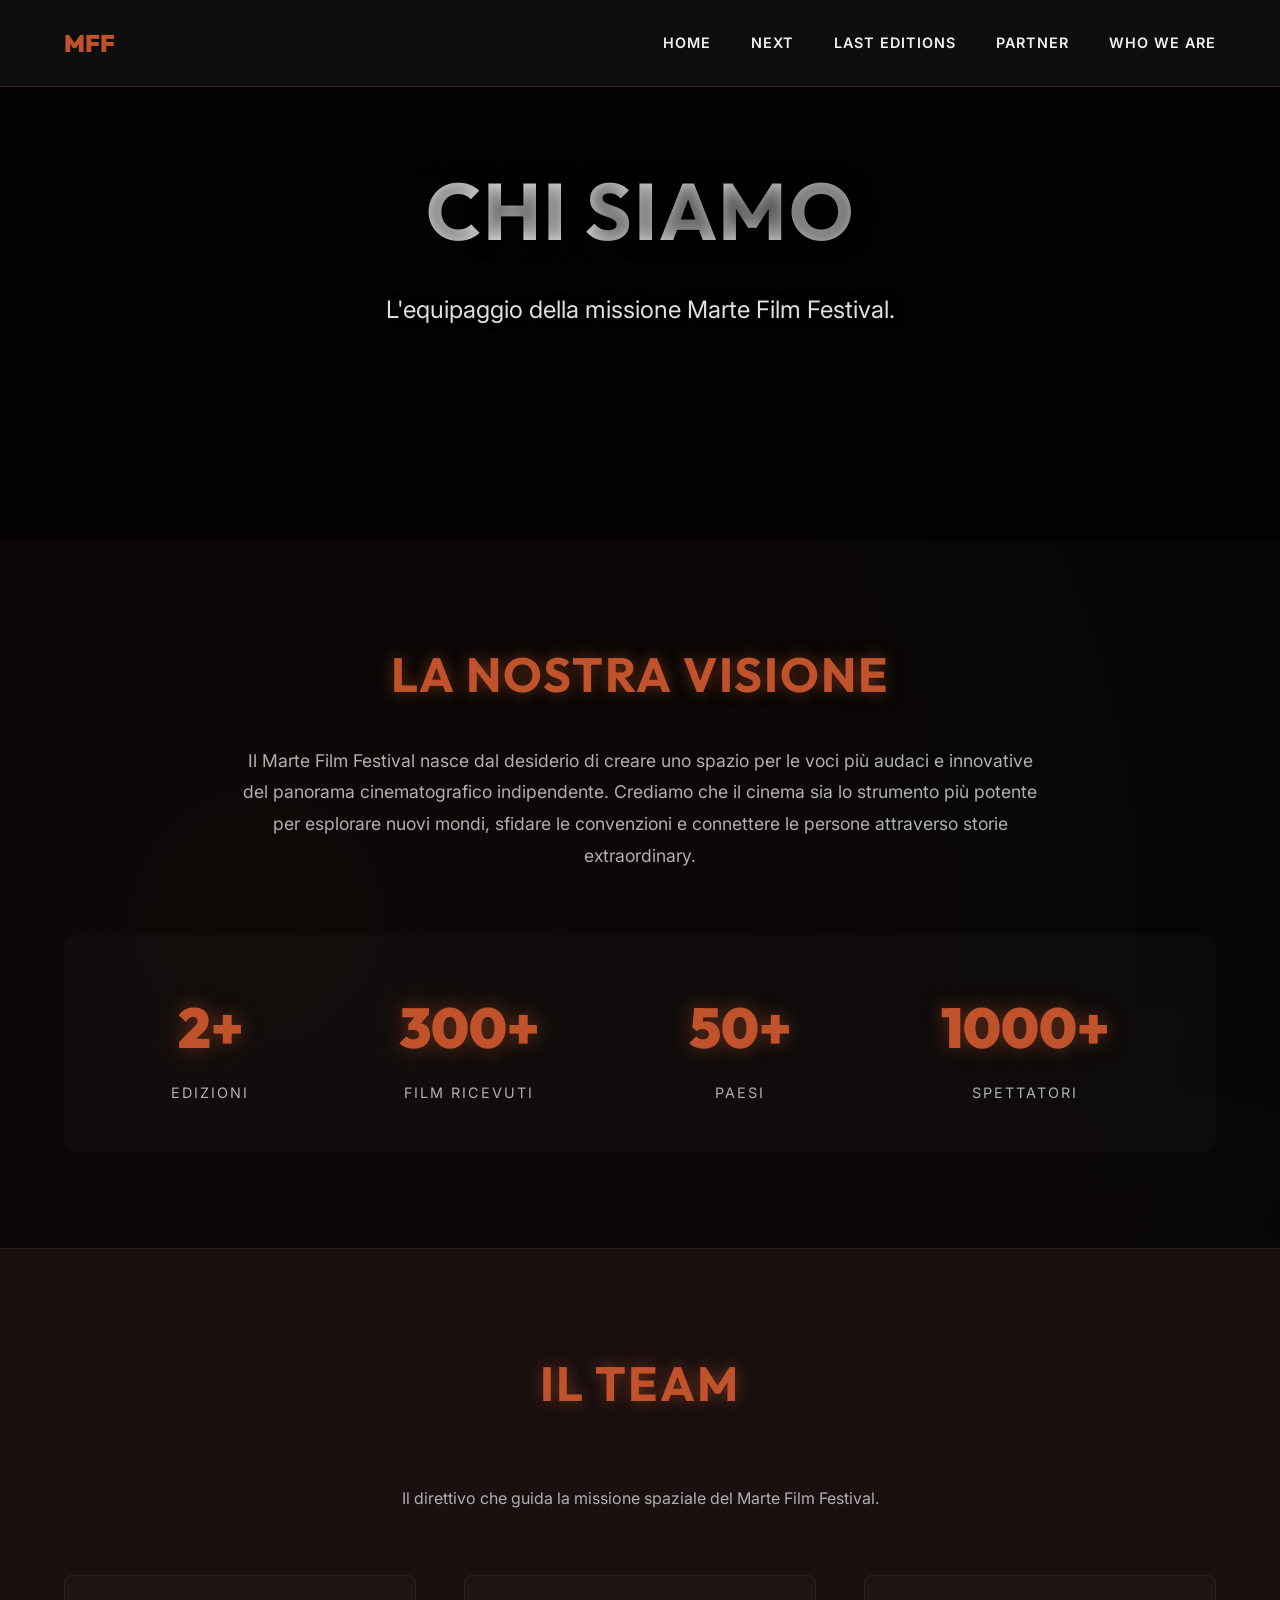
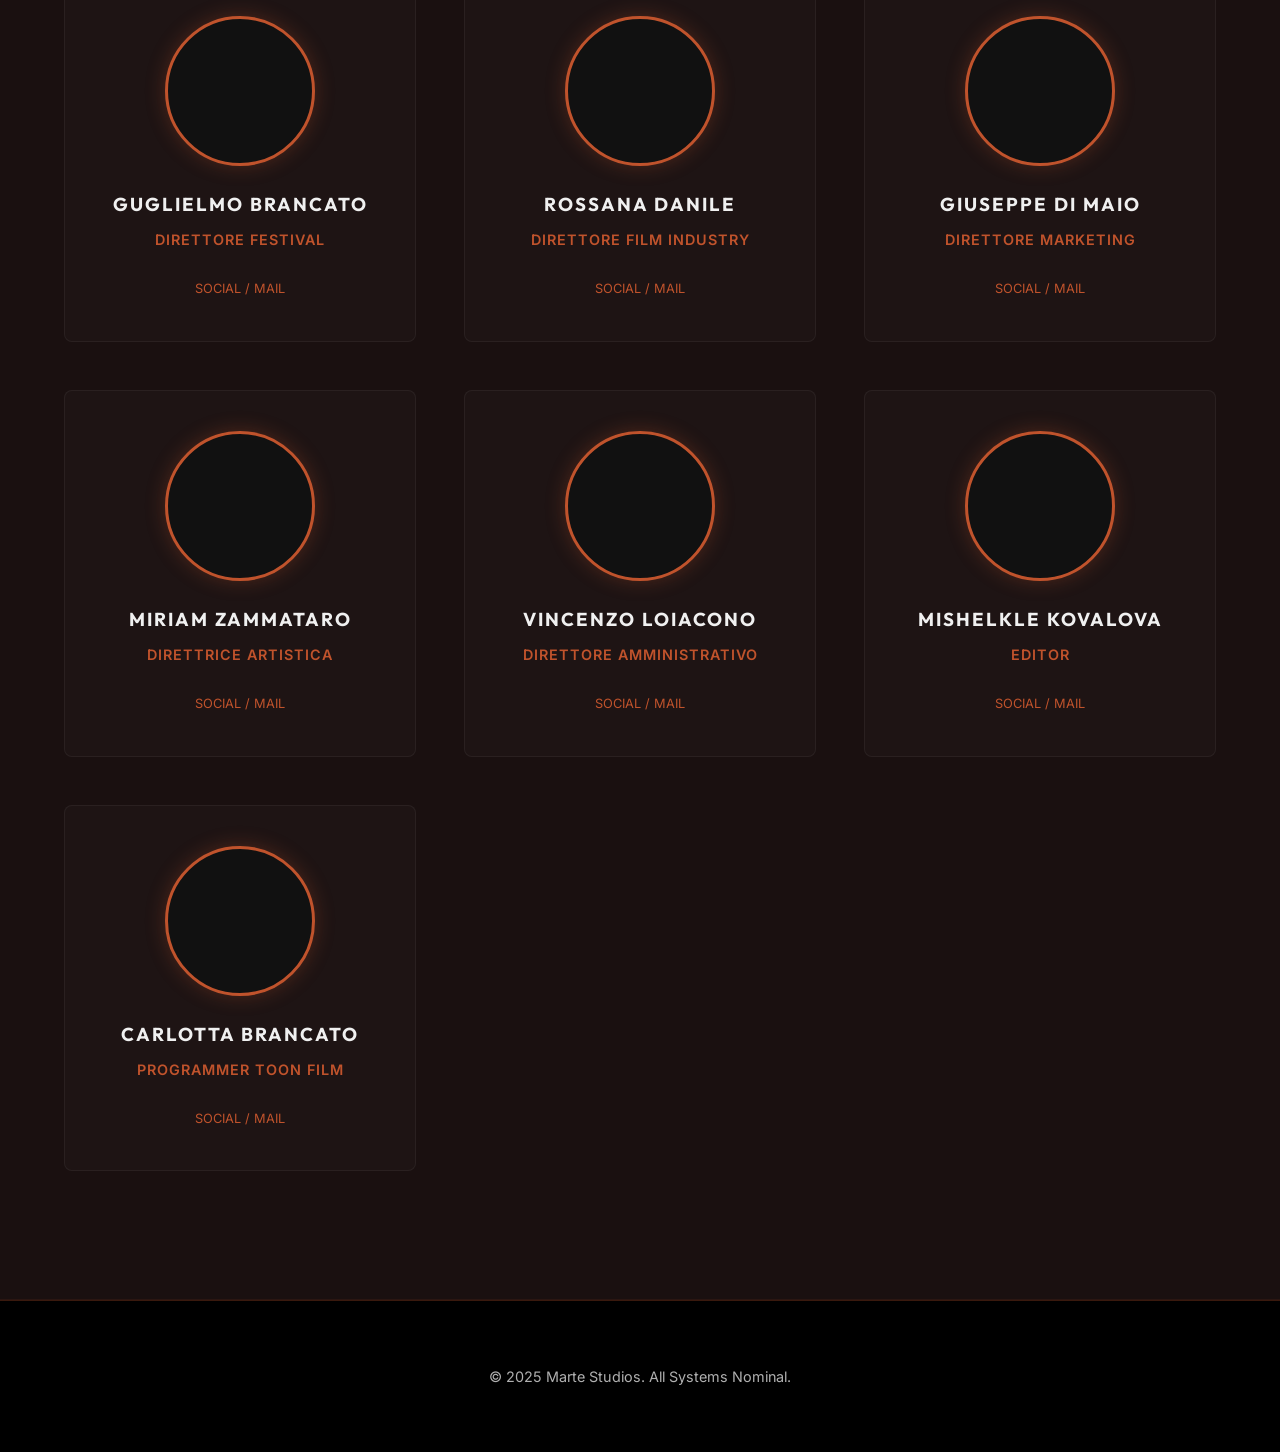
==== chi-siamo.html @ 5c816494 "Initial commit for MFF 2026 site" ====
<!doctype html>
<html lang="it">

<head>
  <meta charset="UTF-8">
  <meta name="viewport" content="width=device-width, initial-scale=1.0">
  <title>Chi Siamo - Marte Film Festival</title>
  <link rel="preconnect" href="https://fonts.googleapis.com">
  <link rel="preconnect" href="https://fonts.gstatic.com" crossorigin>
  <link
    href="https://fonts.googleapis.com/css2?family=Inter:wght@300;400;600&family=Outfit:wght@400;700;900&display=swap"
    rel="stylesheet">
  <link rel="stylesheet" href="./style.css">
  <style>
    .about-hero {
      height: 60vh;
      background-image: url('https://images.unsplash.com/photo-1446776811953-b23d57bd21aa?q=80&w=2072&auto=format&fit=crop');
    }

    .team-grid {
      display: grid;
      grid-template-columns: repeat(auto-fit, minmax(250px, 1fr));
      gap: 3rem;
      margin-top: 4rem;
    }

    .team-member {
      background: rgba(255, 255, 255, 0.02);
      border: 1px solid rgba(255, 255, 255, 0.05);
      padding: 2rem;
      text-align: center;
      transition: all 0.3s;
      border-radius: 8px;
    }

    .team-member:hover {
      border-color: var(--accent-color);
      transform: translateY(-5px);
      background: rgba(192, 83, 44, 0.05);
    }

    .member-image {
      width: 150px;
      height: 150px;
      border-radius: 50%;
      margin: 0 auto 1.5rem;
      background-color: #111;
      background-size: cover;
      background-position: center;
      border: 3px solid var(--accent-color);
      box-shadow: 0 0 20px rgba(192, 83, 44, 0.3);
    }

    .role {
      color: var(--accent-color);
      font-size: 0.9rem;
      text-transform: uppercase;
      letter-spacing: 1px;
      margin-top: 0.5rem;
      font-weight: 600;
      margin-bottom: 1rem;
    }

    .member-bio {
      color: var(--text-secondary);
      font-size: 0.9rem;
      line-height: 1.6;
    }

    .mission-stats {
      display: flex;
      justify-content: space-around;
      flex-wrap: wrap;
      gap: 2rem;
      margin-top: 4rem;
      padding: 3rem;
      background: rgba(255, 255, 255, 0.02);
      border-radius: 12px;
    }

    .stat-item {
      text-align: center;
    }

    .stat-number {
      font-family: var(--font-heading);
      font-size: 3.5rem;
      font-weight: 900;
      color: var(--accent-color);
      margin-bottom: 0.5rem;
      text-shadow: 0 0 20px var(--accent-glow);
    }

    .stat-label {
      text-transform: uppercase;
      letter-spacing: 2px;
      font-size: 0.9rem;
      color: var(--text-secondary);
    }

    .governance-grid {
      display: grid;
      grid-template-columns: repeat(auto-fit, minmax(280px, 1fr));
      gap: 3rem;
      margin-top: 4rem;
      padding-bottom: 2rem;
    }

    @media (max-width: 768px) {
      .governance-grid {
        grid-template-columns: 1fr;
        gap: 2rem;
        padding-bottom: 0;
      }
    }

    .governance-member {
      background: rgba(255, 255, 255, 0.02);
      border: 1px solid rgba(255, 255, 255, 0.05);
      padding: 2.5rem 2rem;
      text-align: center;
      transition: all 0.3s;
      border-radius: 8px;
      position: relative;
    }

    .governance-member::before {
      content: '';
      position: absolute;
      top: 0;
      left: 0;
      width: 100%;
      height: 3px;
      background: linear-gradient(90deg, transparent, var(--accent-color), transparent);
      opacity: 0;
      transition: opacity 0.3s;
    }

    .governance-member:hover {
      background: rgba(192, 83, 44, 0.03);
      border-color: rgba(192, 83, 44, 0.3);
      transform: translateY(-5px);
    }

    .governance-member:hover::before {
      opacity: 1;
    }
  </style>
</head>

<body>
  <nav class="navbar">
    <div class="logo-container">
      <span style="font-family: 'Outfit'; font-weight: 900; color: var(--accent-color); font-size: 1.5rem;">MFF</span>
    </div>
    <ul class="nav-links">
      <li><a href="index.html">Home</a></li>
      <li><a href="next.html">Next</a></li>
      <li><a href="legends.html">Last Editions</a></li>
      <li><a href="partner.html">Partner</a></li>
      <li><a href="chi-siamo.html">Who We Are</a></li>
    </ul>
    <div class="burger">
      <div class="line1"></div>
      <div class="line2"></div>
      <div class="line3"></div>
    </div>
  </nav>

  <section class="hero-section about-hero">
    <div class="hero-overlay"></div>
    <div class="hero-content">
      <h1>Chi Siamo</h1>
      <p>L'equipaggio della missione Marte Film Festival.</p>
    </div>
  </section>

  <section class="section">
    <div class="container">
      <h2 style="margin-bottom: 2rem;">La Nostra Visione</h2>
      <p style="text-align: center; max-width: 800px; margin: 0 auto; color: var(--text-secondary); font-size: 1.1rem; line-height: 1.8;">
        Il Marte Film Festival nasce dal desiderio di creare uno spazio per le voci più audaci e innovative del panorama cinematografico indipendente. Crediamo che il cinema sia lo strumento più potente per esplorare nuovi mondi, sfidare le convenzioni e connettere le persone attraverso storie extraordinary.
      </p>

      <div class="mission-stats">
        <div class="stat-item">
          <div class="stat-number">2+</div>
          <div class="stat-label">Edizioni</div>
        </div>
        <div class="stat-item">
          <div class="stat-number">300+</div>
          <div class="stat-label">Film Ricevuti</div>
        </div>
        <div class="stat-item">
          <div class="stat-number">50+</div>
          <div class="stat-label">Paesi</div>
        </div>
        <div class="stat-item">
          <div class="stat-number">1000+</div>
          <div class="stat-label">Spettatori</div>
        </div>
      </div>
    </div>
  </section>

  <section class="section dark-bg">
    <div class="container">
      <h2>Il Team</h2>
      <p style="text-align: center; max-width: 600px; margin: 0 auto 3rem; color: var(--text-secondary);">
        Il direttivo che guida la missione spaziale del Marte Film Festival.
      </p>

      <div class="governance-grid">
        <div class="governance-member">
          <div class="member-image" style="background-image: url('assets/io\ giacca\ blu.png')"></div>
          <h3>Guglielmo Brancato</h3>
          <p class="role">Direttore Festival</p>
          <div class="socials" style="margin-top: 1.5rem;">
            <a href="#" style="color: var(--accent-color); font-size: 0.8rem;">social / mail</a>
          </div>
        </div>

        <div class="governance-member">
          <div class="member-image" style="background-image: url('https://images.unsplash.com/photo-1573496359142-b8d87734a5a2?q=80&w=1976&auto=format&fit=crop')"></div>
          <h3>Rossana Danile</h3>
          <p class="role">Direttore Film Industry</p>
          <div class="socials" style="margin-top: 1.5rem;">
            <a href="#" style="color: var(--accent-color); font-size: 0.8rem;">social / mail</a>
          </div>
        </div>

        <div class="governance-member">
          <div class="member-image" style="background-image: url('https://images.unsplash.com/photo-1519085360753-af0119f7cbe7?q=80&w=1974&auto=format&fit=crop')"></div>
          <h3>Giuseppe Di Maio</h3>
          <p class="role">Direttore Marketing</p>
          <div class="socials" style="margin-top: 1.5rem;">
            <a href="#" style="color: var(--accent-color); font-size: 0.8rem;">social / mail</a>
          </div>
        </div>

        <div class="governance-member">
          <div class="member-image" style="background-image: url('https://images.unsplash.com/photo-1556157382-97eda2d62296?q=80&w=1974&auto=format&fit=crop')"></div>
          <h3>Miriam Zammataro</h3>
          <p class="role">Direttrice Artistica</p>
          <div class="socials" style="margin-top: 1.5rem;">
            <a href="#" style="color: var(--accent-color); font-size: 0.8rem;">social / mail</a>
          </div>
        </div>

        <div class="governance-member">
          <div class="member-image" style="background-image: url('https://images.unsplash.com/photo-1472099645785-5658abf4ff4e?q=80&w=2070&auto=format&fit=crop')"></div>
          <h3>Vincenzo Loiacono</h3>
          <p class="role">Direttore Amministrativo</p>
          <div class="socials" style="margin-top: 1.5rem;">
            <a href="#" style="color: var(--accent-color); font-size: 0.8rem;">social / mail</a>
          </div>
        </div>

        <div class="governance-member">
          <div class="member-image" style="background-image: url('https://images.unsplash.com/photo-1534528741775-53994a69daeb?q=80&w=1964&auto=format&fit=crop')"></div>
          <h3>Mishelkle Kovalova</h3>
          <p class="role">Editor</p>
          <div class="socials" style="margin-top: 1.5rem;">
            <a href="#" style="color: var(--accent-color); font-size: 0.8rem;">social / mail</a>
          </div>
        </div>

        <div class="governance-member">
          <div class="member-image" style="background-image: url('https://images.unsplash.com/photo-1580489944761-15a19d654956?q=80&w=1961&auto=format&fit=crop')"></div>
          <h3>Carlotta Brancato</h3>
          <p class="role">Programmer Toon Film</p>
          <div class="socials" style="margin-top: 1.5rem;">
            <a href="#" style="color: var(--accent-color); font-size: 0.8rem;">social / mail</a>
          </div>
        </div>
      </div>
    </div>
  </section>

  <footer>
    <div class="container">
      <p>&copy; 2025 Marte Studios. All Systems Nominal.</p>
    </div>
  </footer>

  <script type="module" src="./main.js"></script>
</body>

</html>
---- style.css ----
:root {
  --bg-color: #050505;
  --surface-color: #1a1010;
  --text-primary: #f0f0f0;
  --text-secondary: #b0b0b0;
  --accent-color: #C0532C;
  --accent-glow: rgba(192, 83, 44, 0.5);
  --glass-bg: rgba(20, 20, 20, 0.7);
  --glass-border: rgba(192, 83, 44, 0.3);
  --font-heading: 'Outfit', sans-serif;
  --font-body: 'Inter', sans-serif;
  --transition-speed: 0.4s;
}

* {
  margin: 0;
  padding: 0;
  box-sizing: border-box;
}

html {
  scroll-behavior: smooth;
}

body {
  font-family: var(--font-body);
  background-color: var(--bg-color);
  color: var(--text-primary);
  line-height: 1.6;
  overflow-x: hidden;
  background-image:
    radial-gradient(circle at 20% 30%, rgba(192, 83, 44, 0.05) 0%, transparent 50%),
    radial-gradient(circle at 80% 70%, rgba(192, 83, 44, 0.05) 0%, transparent 50%);
}

/* Typography */
h1,
h2,
h3,
h4,
h5,
h6 {
  font-family: var(--font-heading);
  font-weight: 700;
  text-transform: uppercase;
  letter-spacing: 2px;
}

a {
  text-decoration: none;
  color: inherit;
  transition: all var(--transition-speed);
}

ul {
  list-style: none;
}

/* Loader */
#loader {
  position: fixed;
  top: 0;
  left: 0;
  width: 100%;
  height: 100%;
  background-color: #000;
  z-index: 9999;
  display: flex;
  justify-content: center;
  align-items: center;
  transition: opacity 1s ease-out;
}

#loader.hidden {
  opacity: 0;
  pointer-events: none;
}

.loader-content {
  text-align: center;
  animation: fadeInLogo 2.5s ease-out forwards;
  opacity: 0;
}

.loader-logo {
  width: 200px;
  margin-bottom: 1rem;
}

.loader-text {
  color: var(--text-primary);
  font-family: var(--font-heading);
  font-size: 1.2rem;
  text-transform: uppercase;
  letter-spacing: 4px;
  opacity: 0.8;
}

@keyframes fadeInLogo {
  0% {
    opacity: 0;
    transform: scale(0.8);
  }

  100% {
    opacity: 1;
    transform: scale(1);
  }
}

/* Navbar */
.navbar {
  display: flex;
  justify-content: space-between;
  align-items: center;
  padding: 1.5rem 5%;
  background: var(--glass-bg);
  backdrop-filter: blur(12px);
  -webkit-backdrop-filter: blur(12px);
  position: fixed;
  width: 100%;
  top: 0;
  z-index: 1000;
  border-bottom: 1px solid var(--glass-border);
  transition: padding 0.3s;
}

.nav-links {
  display: flex;
  gap: 2.5rem;
}

.nav-links a {
  font-size: 0.9rem;
  font-weight: 600;
  text-transform: uppercase;
  letter-spacing: 1px;
  position: relative;
}

.nav-links a:hover {
  color: var(--accent-color);
  text-shadow: 0 0 8px var(--accent-glow);
}

.lang-btn {
  background: transparent;
  border: 1px solid var(--accent-color);
  color: var(--accent-color);
  padding: 5px 10px;
  cursor: pointer;
  font-family: var(--font-heading);
  font-weight: 700;
  transition: all 0.3s;
}

.lang-btn:hover {
  background: var(--accent-color);
  color: #fff;
}

/* Burger Menu */
.burger {
  display: none;
  cursor: pointer;
}

.burger div {
  width: 25px;
  height: 2px;
  background-color: var(--text-primary);
  margin: 6px;
  transition: all 0.3s ease;
}

/* Hero Section */
.hero-section {
  height: 100vh;
  display: flex;
  align-items: center;
  justify-content: center;
  text-align: center;
  position: relative;
  background-image: url('./assets/banner sito statue.png');
  background-size: cover;
  background-position: center;
  background-attachment: fixed;
}

.hero-overlay {
  position: absolute;
  top: 0;
  left: 0;
  width: 100%;
  height: 100%;
  background: rgba(0, 0, 0, 0.6);
  z-index: 1;
}

.hero-content {
  position: relative;
  z-index: 2;
  max-width: 800px;
  padding: 0 20px;
}

.hero-content h1 {
  font-size: 5rem;
  margin-bottom: 1rem;
  text-shadow: 0 0 20px rgba(0, 0, 0, 0.8);
  background: linear-gradient(to right, #fff, #ccc);
  -webkit-background-clip: text;
  background-clip: text;
  -webkit-text-fill-color: transparent;
}

.hero-content p {
  font-size: 1.5rem;
  margin-bottom: 4rem;
  color: #e0e0e0;
  text-shadow: 0 0 10px rgba(0, 0, 0, 0.8);
  font-weight: 400;
}

.cta-button {
  display: inline-block;
  padding: 1rem 2.5rem;
  background: rgba(192, 83, 44, 0.2);
  border: 1px solid var(--accent-color);
  color: #fff;
  font-family: var(--font-heading);
  font-weight: 700;
  text-transform: uppercase;
  letter-spacing: 2px;
  backdrop-filter: blur(5px);
  transition: all 0.3s;
}

.cta-button:hover {
  background: var(--accent-color);
  box-shadow: 0 0 20px var(--accent-glow);
  transform: translateY(-3px);
}

.cta-secondary {
  background: transparent;
  border: 2px solid var(--accent-color);
}

.cta-secondary:hover {
  background: var(--accent-color);
}

/* Sections */
.section {
  padding: 6rem 5%;
}

.container {
  max-width: 1200px;
  margin: 0 auto;
}

.section h2 {
  font-size: 3rem;
  margin-bottom: 4rem;
  text-align: center;
  color: var(--accent-color);
  text-shadow: 0 0 15px var(--accent-glow);
}

.dark-bg {
  background-color: var(--surface-color);
  border-top: 1px solid rgba(192, 83, 44, 0.1);
  border-bottom: 1px solid rgba(192, 83, 44, 0.1);
}

/* Cards */
.program-grid,
.blog-grid {
  display: grid;
  grid-template-columns: repeat(auto-fit, minmax(300px, 1fr));
  gap: 2.5rem;
}

.film-card,
.blog-post,
.archive-item {
  background: rgba(255, 255, 255, 0.02);
  border: 1px solid rgba(255, 255, 255, 0.05);
  transition: all 0.3s;
}

.film-card {
  padding: 1.5rem;
}

.blog-post {
  padding: 2rem;
  border-top: 3px solid var(--accent-color);
}

.archive-item {
  padding: 2.5rem;
  display: flex;
  justify-content: space-between;
  align-items: center;
}

.film-card:hover,
.archive-item:hover {
  border-color: var(--accent-color);
  transform: translateY(-5px);
}

.film-image {
  width: 100%;
  height: 420px;
  background-color: #111;
  margin-bottom: 1.5rem;
  background-size: cover;
  background-position: center;
  filter: grayscale(40%);
  transition: filter 0.4s;
}

.film-card:hover .film-image {
  filter: grayscale(0%);
}

.film-card h3,
.blog-post h3 {
  color: #fff;
  margin-bottom: 0.5rem;
  font-size: 1.4rem;
}

.film-card p,
.blog-post p,
footer p {
  color: var(--text-secondary);
  font-size: 0.9rem;
}

/* Download Button */
.download-btn {
  display: inline-flex;
  align-items: center;
  gap: 1rem;
  padding: 1.5rem 3rem;
  background: linear-gradient(135deg, var(--accent-color), #8B3A1F);
  border: 2px solid var(--accent-color);
  color: #fff;
  font-family: var(--font-heading);
  font-weight: 700;
  text-transform: uppercase;
  letter-spacing: 2px;
  font-size: 1.1rem;
  transition: all 0.3s;
  position: relative;
  overflow: hidden;
}

.download-btn::before {
  content: '';
  position: absolute;
  top: 0;
  left: -100%;
  width: 100%;
  height: 100%;
  background: rgba(255, 255, 255, 0.1);
  transition: left 0.5s;
}

.download-btn:hover::before {
  left: 100%;
}

.download-btn:hover {
  box-shadow: 0 0 30px var(--accent-glow);
  transform: translateY(-5px) scale(1.05);
  border-color: #fff;
}

.download-icon {
  font-size: 1.8rem;
  animation: bounce 2s infinite;
}

@keyframes bounce {

  0%,
  100% {
    transform: translateY(0);
  }

  50% {
    transform: translateY(-10px);
  }
}

/* Instagram Section */
.instagram-section {
  background-color: var(--surface-color);
  border-top: 1px solid rgba(192, 83, 44, 0.1);
  border-bottom: 1px solid rgba(192, 83, 44, 0.1);
}

.instagram-grid {
  display: grid;
  grid-template-columns: repeat(auto-fit, minmax(280px, 1fr));
  gap: 2rem;
  max-width: 1000px;
  margin: 0 auto;
}

.instagram-card {
  background: rgba(255, 255, 255, 0.02);
  border: 1px solid rgba(255, 255, 255, 0.05);
  padding: 2.5rem 2rem;
  text-align: center;
  transition: all 0.3s;
  position: relative;
  overflow: hidden;
  display: flex;
  flex-direction: column;
  align-items: center;
  cursor: pointer;
}

.instagram-card::before {
  content: '';
  position: absolute;
  top: 0;
  left: 0;
  width: 100%;
  height: 3px;
  background: linear-gradient(90deg, transparent, var(--accent-color), transparent);
  opacity: 0;
  transition: opacity 0.3s;
}

.instagram-card:hover {
  border-color: var(--accent-color);
  transform: translateY(-10px);
  background: rgba(192, 83, 44, 0.05);
}

.instagram-card:hover::before {
  opacity: 1;
}

.instagram-card.featured {
  border-color: var(--accent-color);
  background: rgba(192, 83, 44, 0.1);
}

.instagram-icon {
  font-size: 3.5rem;
  margin-bottom: 1.5rem;
  filter: grayscale(30%);
  transition: filter 0.3s;
}

.instagram-card:hover .instagram-icon {
  filter: grayscale(0%);
}

.instagram-card h3 {
  font-size: 1.3rem;
  color: #fff;
  margin-bottom: 0.8rem;
}

.instagram-card p {
  color: var(--text-secondary);
  font-size: 0.95rem;
  line-height: 1.6;
  margin-bottom: 1rem;
}

.follow-btn {
  display: inline-block;
  margin-top: 1rem;
  padding: 0.7rem 1.5rem;
  background: var(--accent-color);
  color: #fff;
  font-family: var(--font-heading);
  font-weight: 700;
  text-transform: uppercase;
  letter-spacing: 1px;
  font-size: 0.85rem;
  border-radius: 4px;
  transition: all 0.3s;
}

.instagram-card:hover .follow-btn {
  box-shadow: 0 0 20px var(--accent-glow);
  transform: scale(1.05);
}

/* Footer */
footer {
  padding: 4rem 5%;
  background-color: #000;
  text-align: center;
  border-top: 1px solid var(--glass-border);
}

.socials a {
  margin: 0 15px;
  color: var(--text-primary);
  text-transform: uppercase;
  font-size: 0.9rem;
}

.socials a:hover {
  color: var(--accent-color);
}

/* Responsive */
@media (max-width: 768px) {
  .nav-links {
    position: absolute;
    right: 0;
    height: 100vh;
    top: 0;
    background-color: var(--bg-color);
    display: flex;
    flex-direction: column;
    align-items: center;
    justify-content: center;
    width: 70%;
    transform: translateX(100%);
    transition: transform 0.4s;
    border-left: 1px solid var(--glass-border);
    backdrop-filter: blur(15px);
  }

  .nav-links.nav-active {
    transform: translateX(0%);
  }

  .burger {
    display: block;
    z-index: 1001;
  }

  .hero-content h1 {
    font-size: 3rem;
  }
}
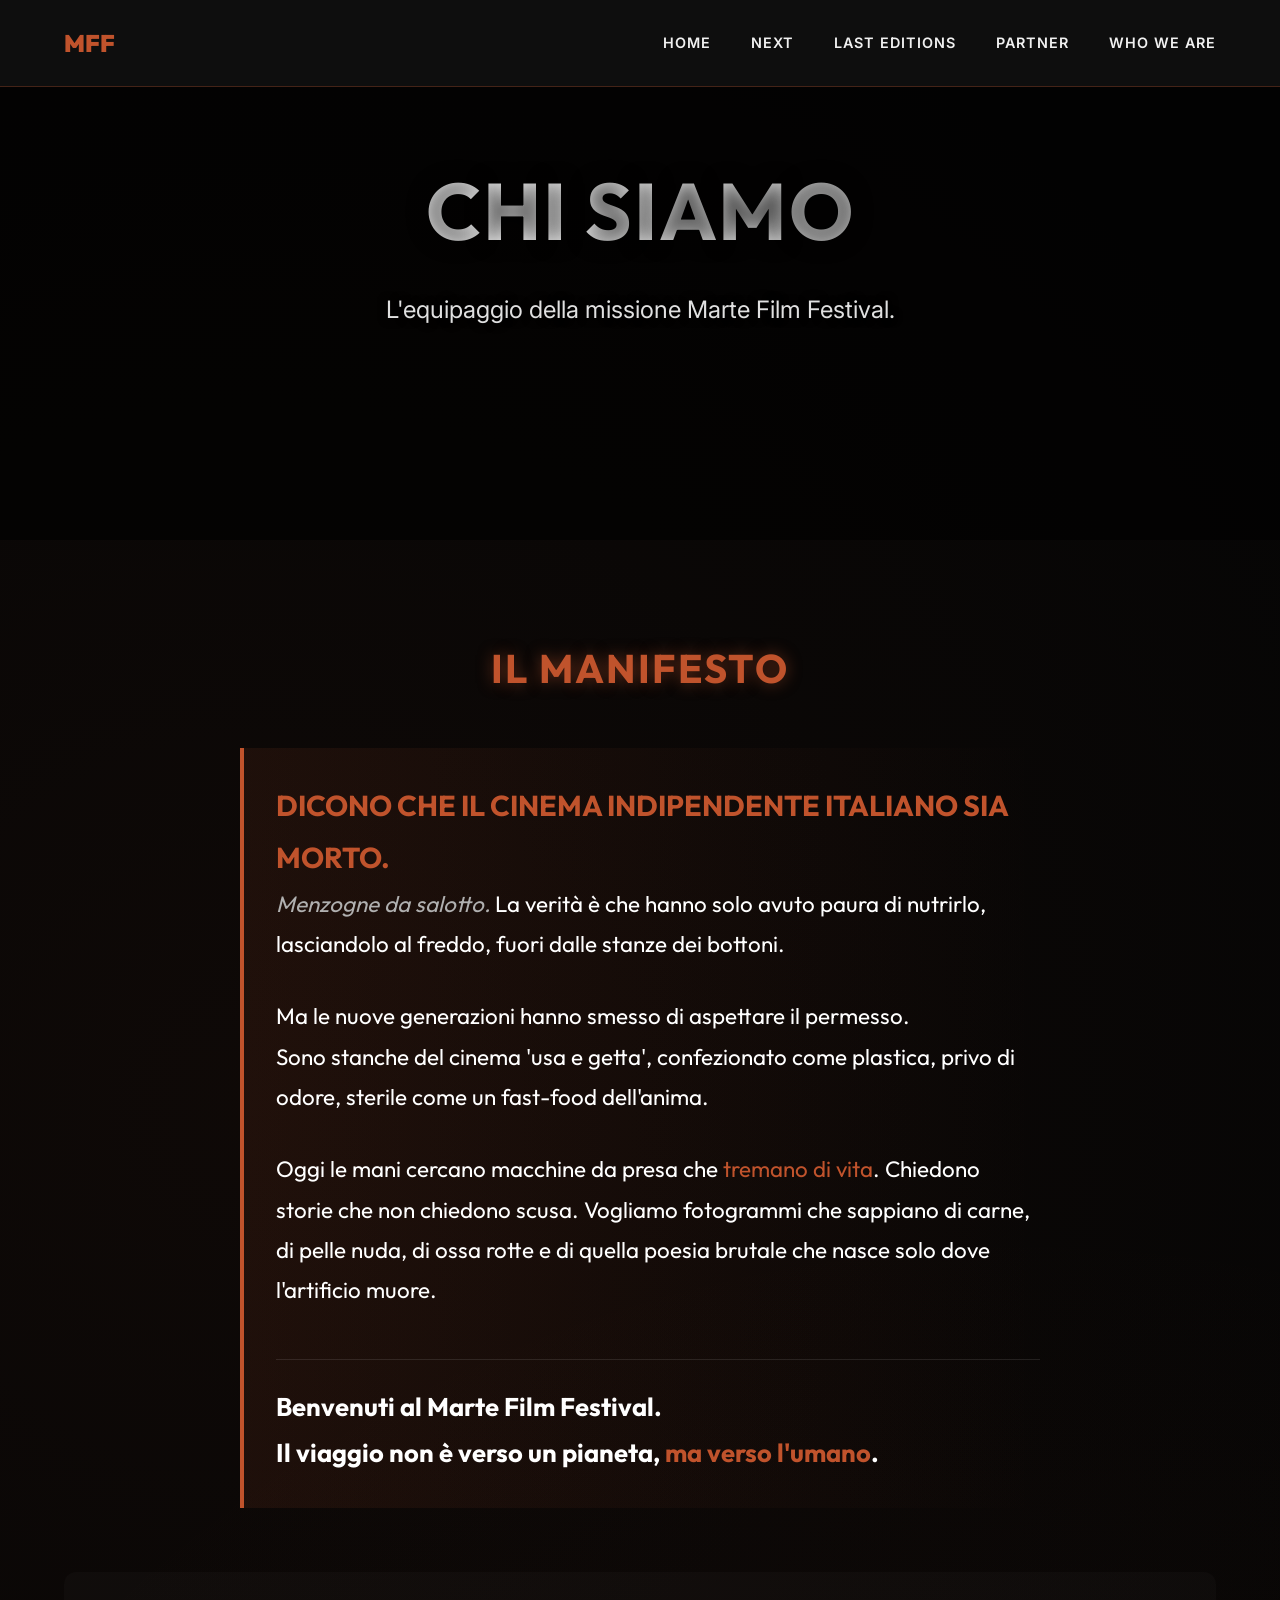
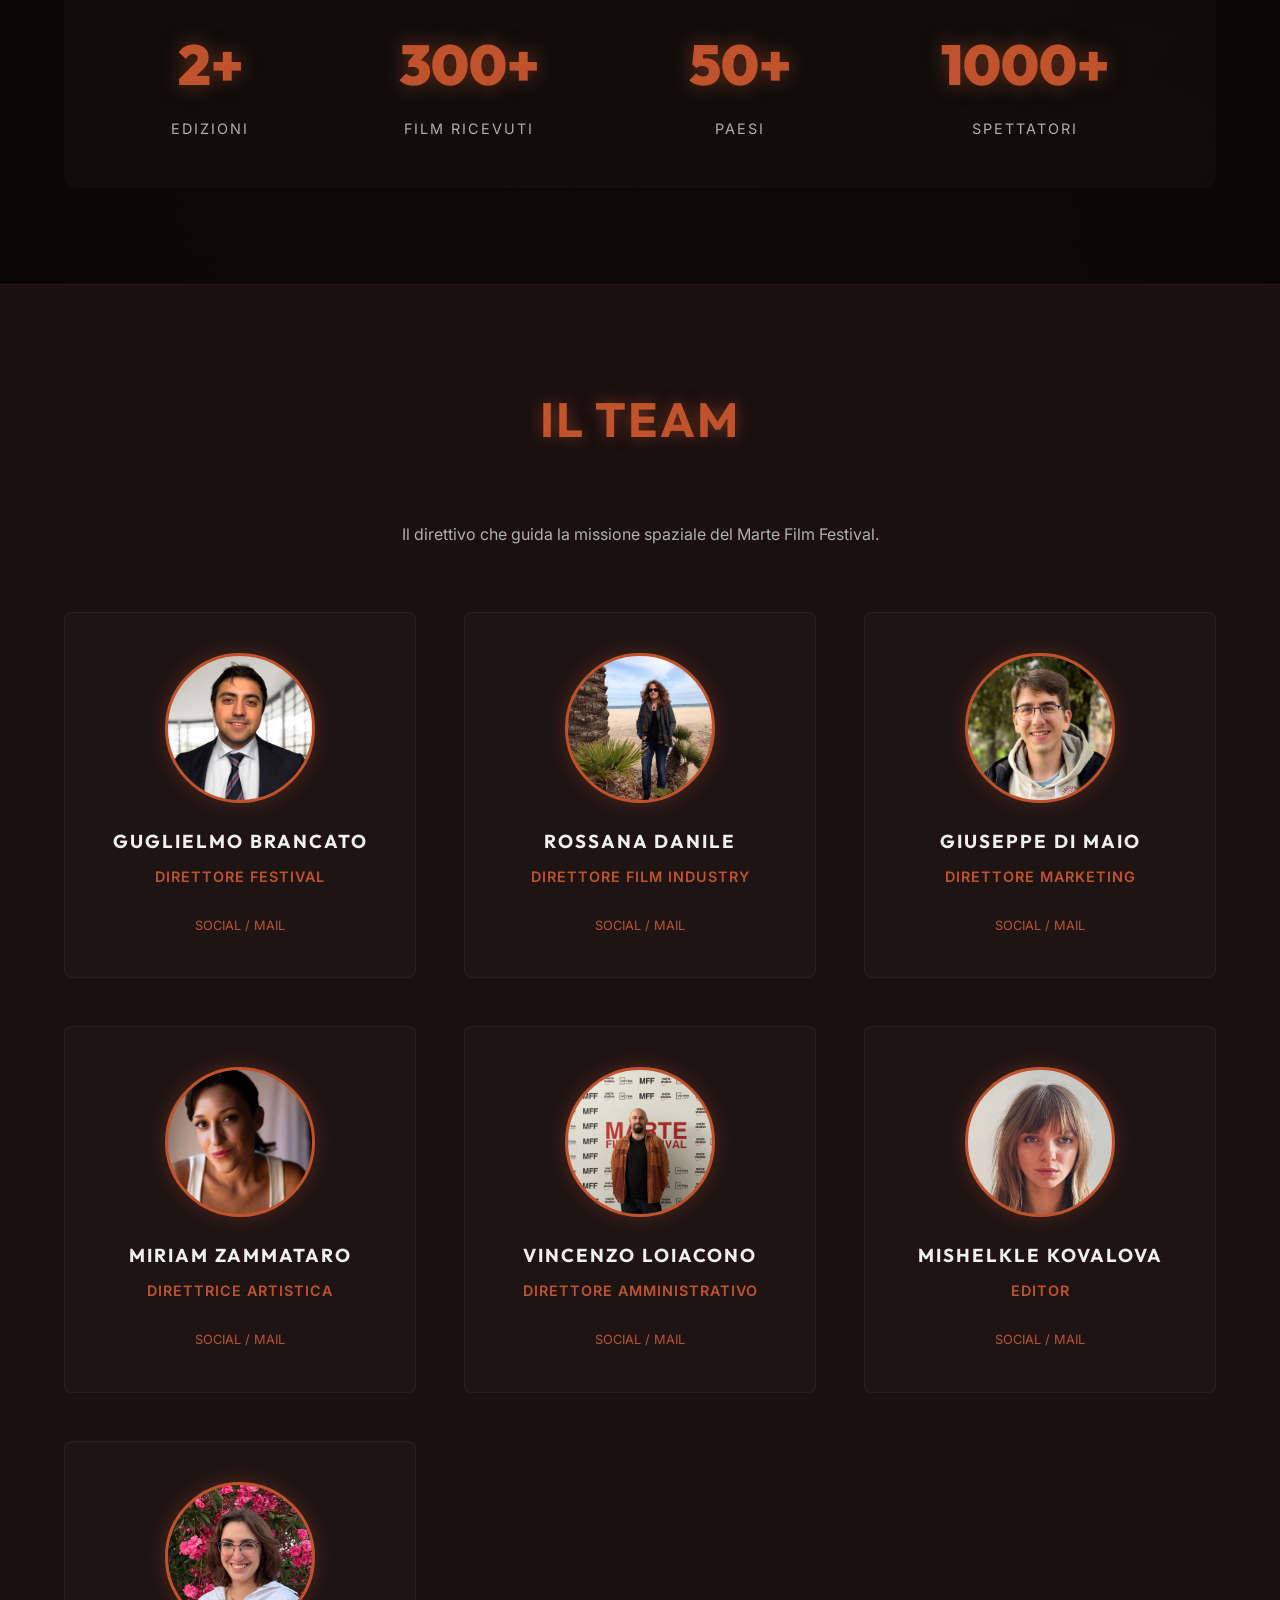
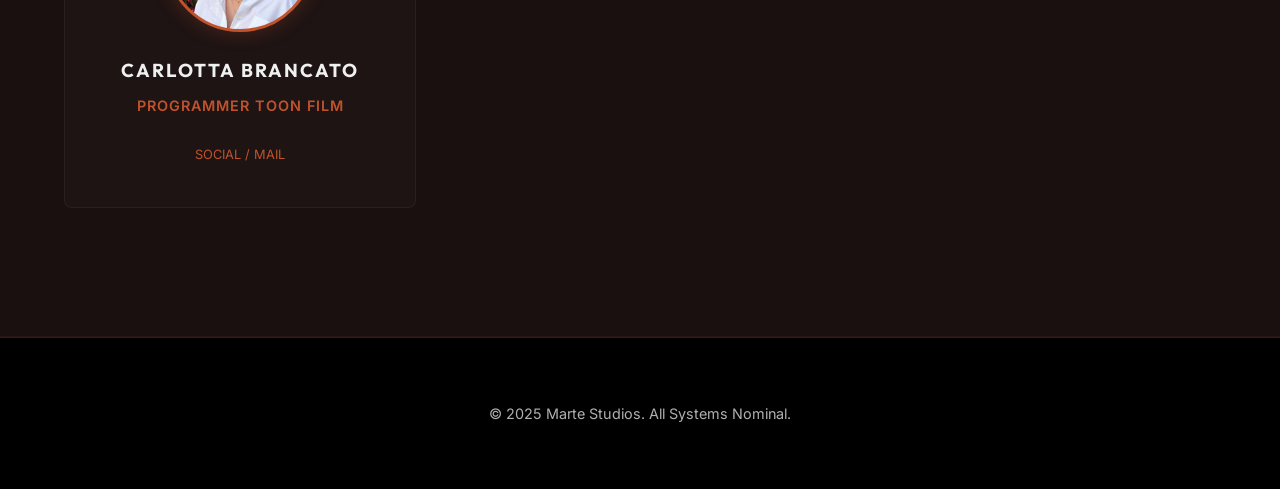
==== commit 9cf51191: "feat: complete website overhaul with Vetra Academy, new partners, merch, and jury" ====
--- a/chi-siamo.html
+++ b/chi-siamo.html
@@ -177,10 +177,28 @@
 
   <section class="section">
     <div class="container">
-      <h2 style="margin-bottom: 2rem;">La Nostra Visione</h2>
-      <p style="text-align: center; max-width: 800px; margin: 0 auto; color: var(--text-secondary); font-size: 1.1rem; line-height: 1.8;">
-        Il Marte Film Festival nasce dal desiderio di creare uno spazio per le voci più audaci e innovative del panorama cinematografico indipendente. Crediamo che il cinema sia lo strumento più potente per esplorare nuovi mondi, sfidare le convenzioni e connettere le persone attraverso storie extraordinary.
-      </p>
+      <h2 style="margin-bottom: 3rem; text-align: center; font-size: 2.5rem; text-transform: uppercase; letter-spacing: 2px;">Il Manifesto</h2>
+      
+      <div style="max-width: 800px; margin: 0 auto; font-family: var(--font-heading); font-size: 1.4rem; line-height: 1.8; color: #fff; border-left: 4px solid var(--accent-color); padding-left: 2rem; background: linear-gradient(90deg, rgba(192, 83, 44, 0.1) 0%, transparent 100%); padding-top: 2rem; padding-bottom: 2rem; border-radius: 0 12px 12px 0;">
+        <p style="margin-bottom: 2rem;">
+          <strong style="color: var(--accent-color); font-size: 1.8rem;">DICONO CHE IL CINEMA INDIPENDENTE ITALIANO SIA MORTO.</strong><br>
+          <span style="color: var(--text-secondary); font-style: italic;">Menzogne da salotto.</span> La verità è che hanno solo avuto paura di nutrirlo, lasciandolo al freddo, fuori dalle stanze dei bottoni.
+        </p>
+
+        <p style="margin-bottom: 2rem;">
+          Ma le nuove generazioni hanno smesso di aspettare il permesso.<br>
+          Sono stanche del cinema 'usa e getta', confezionato come plastica, privo di odore, sterile come un fast-food dell'anima.
+        </p>
+
+        <p style="margin-bottom: 2rem;">
+          Oggi le mani cercano macchine da presa che <span style="color: var(--accent-color);">tremano di vita</span>. Chiedono storie che non chiedono scusa. Vogliamo fotogrammi che sappiano di carne, di pelle nuda, di ossa rotte e di quella poesia brutale che nasce solo dove l'artificio muore.
+        </p>
+
+        <p style="font-size: 1.6rem; font-weight: 700; margin-top: 3rem; border-top: 1px solid rgba(255,255,255,0.1); padding-top: 1.5rem;">
+          Benvenuti al Marte Film Festival.<br>
+          Il viaggio non è verso un pianeta, <span style="color: var(--accent-color);">ma verso l'umano</span>.
+        </p>
+      </div>
 
       <div class="mission-stats">
         <div class="stat-item">
@@ -212,7 +230,7 @@
 
       <div class="governance-grid">
         <div class="governance-member">
-          <div class="member-image" style="background-image: url('assets/io\ giacca\ blu.png')"></div>
+          <div class="member-image" style="background-image: url('assets/chi%20siamo/brancato%20guglielmo.png')"></div>
           <h3>Guglielmo Brancato</h3>
           <p class="role">Direttore Festival</p>
           <div class="socials" style="margin-top: 1.5rem;">
@@ -221,7 +239,7 @@
         </div>
 
         <div class="governance-member">
-          <div class="member-image" style="background-image: url('https://images.unsplash.com/photo-1573496359142-b8d87734a5a2?q=80&w=1976&auto=format&fit=crop')"></div>
+          <div class="member-image" style="background-image: url('assets/chi%20siamo/rossana%20danile.jpg')"></div>
           <h3>Rossana Danile</h3>
           <p class="role">Direttore Film Industry</p>
           <div class="socials" style="margin-top: 1.5rem;">
@@ -230,7 +248,7 @@
         </div>
 
         <div class="governance-member">
-          <div class="member-image" style="background-image: url('https://images.unsplash.com/photo-1519085360753-af0119f7cbe7?q=80&w=1974&auto=format&fit=crop')"></div>
+          <div class="member-image" style="background-image: url('assets/chi%20siamo/giuseppe%20di%20maio.jpg')"></div>
           <h3>Giuseppe Di Maio</h3>
           <p class="role">Direttore Marketing</p>
           <div class="socials" style="margin-top: 1.5rem;">
@@ -239,7 +257,7 @@
         </div>
 
         <div class="governance-member">
-          <div class="member-image" style="background-image: url('https://images.unsplash.com/photo-1556157382-97eda2d62296?q=80&w=1974&auto=format&fit=crop')"></div>
+          <div class="member-image" style="background-image: url('assets/chi%20siamo/miriam%20zammataro.jpg')"></div>
           <h3>Miriam Zammataro</h3>
           <p class="role">Direttrice Artistica</p>
           <div class="socials" style="margin-top: 1.5rem;">
@@ -248,7 +266,7 @@
         </div>
 
         <div class="governance-member">
-          <div class="member-image" style="background-image: url('https://images.unsplash.com/photo-1472099645785-5658abf4ff4e?q=80&w=2070&auto=format&fit=crop')"></div>
+          <div class="member-image" style="background-image: url('assets/chi%20siamo/vincenzo%20loiacono.jpeg')"></div>
           <h3>Vincenzo Loiacono</h3>
           <p class="role">Direttore Amministrativo</p>
           <div class="socials" style="margin-top: 1.5rem;">
@@ -257,7 +275,7 @@
         </div>
 
         <div class="governance-member">
-          <div class="member-image" style="background-image: url('https://images.unsplash.com/photo-1534528741775-53994a69daeb?q=80&w=1964&auto=format&fit=crop')"></div>
+          <div class="member-image" style="background-image: url('assets/chi%20siamo/kovalovas.jpg')"></div>
           <h3>Mishelkle Kovalova</h3>
           <p class="role">Editor</p>
           <div class="socials" style="margin-top: 1.5rem;">
@@ -266,7 +284,7 @@
         </div>
 
         <div class="governance-member">
-          <div class="member-image" style="background-image: url('https://images.unsplash.com/photo-1580489944761-15a19d654956?q=80&w=1961&auto=format&fit=crop')"></div>
+          <div class="member-image" style="background-image: url('assets/chi%20siamo/carlotta%20brancato.jpg')"></div>
           <h3>Carlotta Brancato</h3>
           <p class="role">Programmer Toon Film</p>
           <div class="socials" style="margin-top: 1.5rem;">
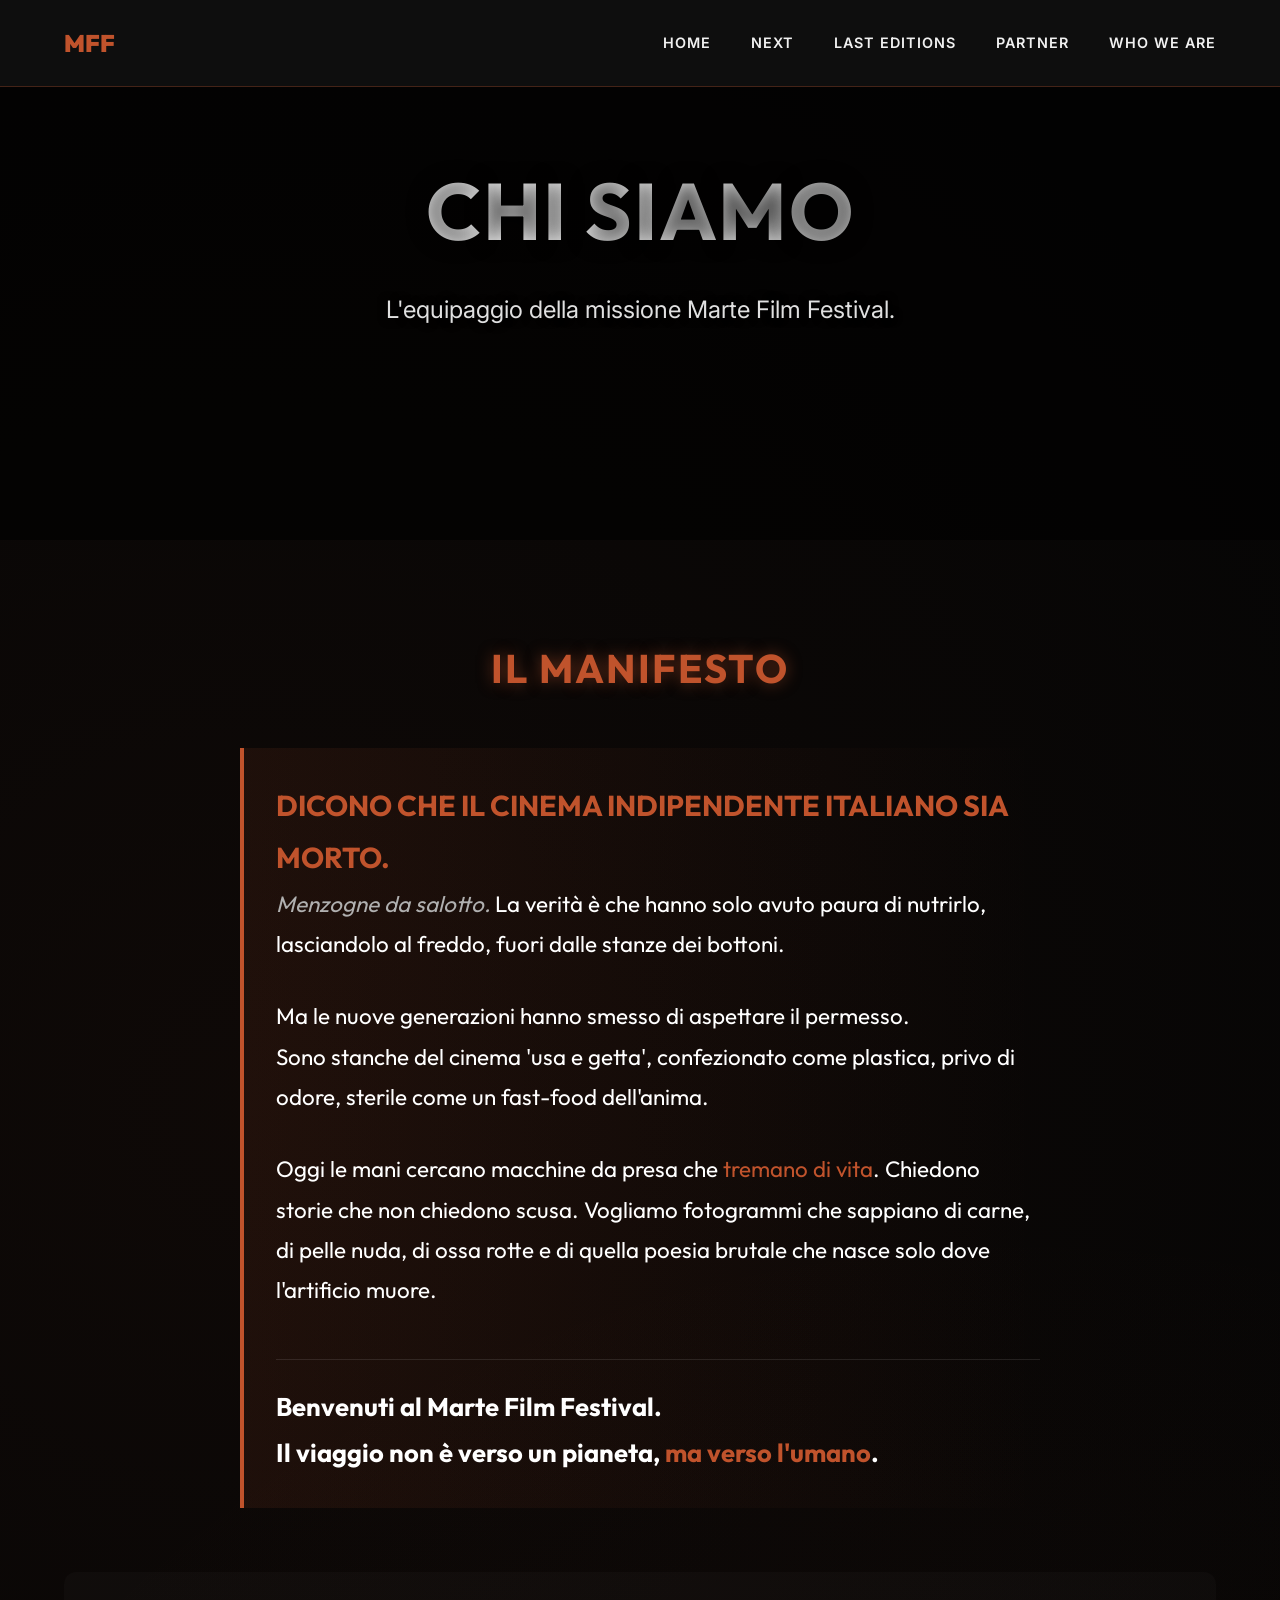
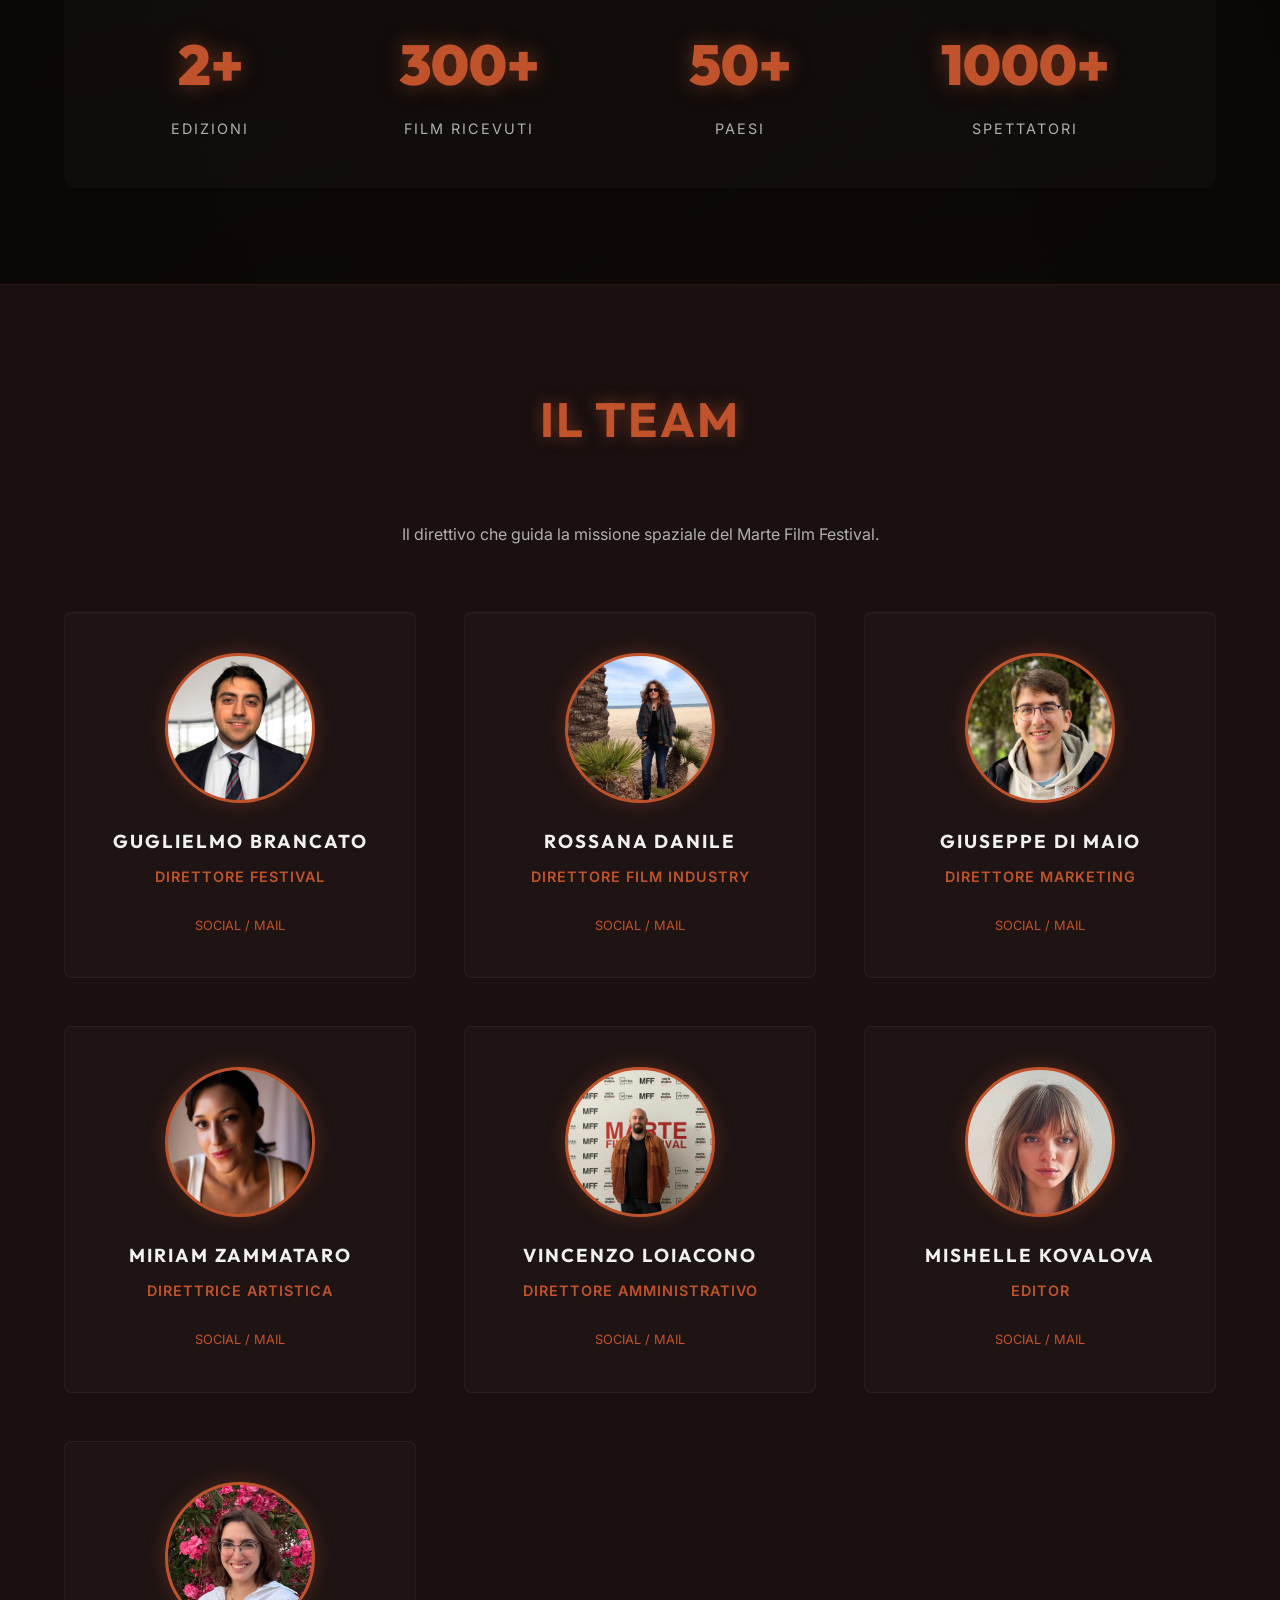
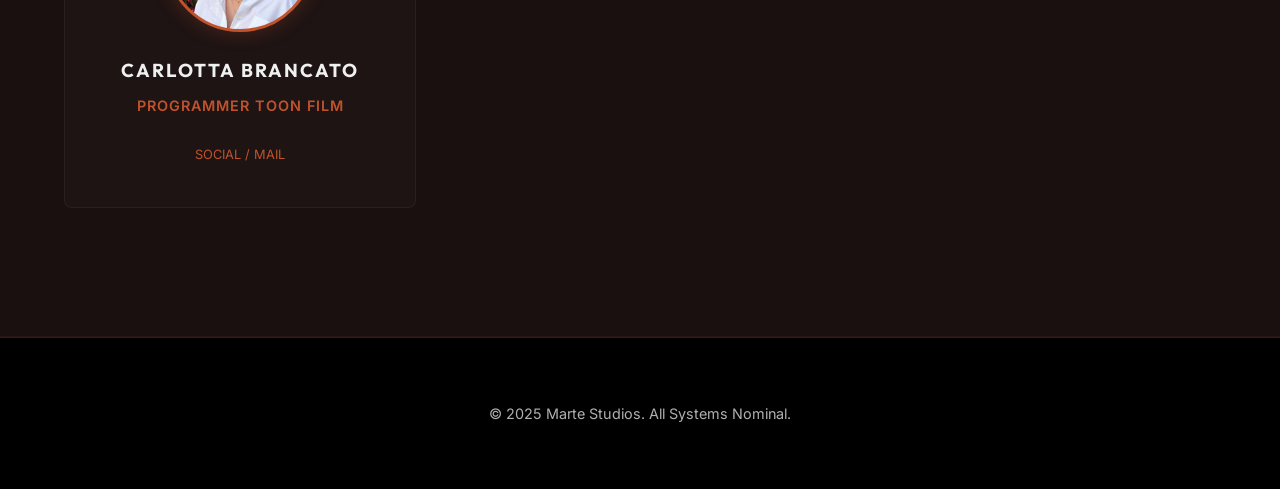
==== commit 6578b403: "Correct member name from 'Mishelkle' to 'Mishelle'" ====
--- a/chi-siamo.html
+++ b/chi-siamo.html
@@ -276,7 +276,7 @@
 
         <div class="governance-member">
           <div class="member-image" style="background-image: url('assets/chi%20siamo/kovalovas.jpg')"></div>
-          <h3>Mishelkle Kovalova</h3>
+          <h3>Mishelle Kovalova</h3>
           <p class="role">Editor</p>
           <div class="socials" style="margin-top: 1.5rem;">
             <a href="#" style="color: var(--accent-color); font-size: 0.8rem;">social / mail</a>
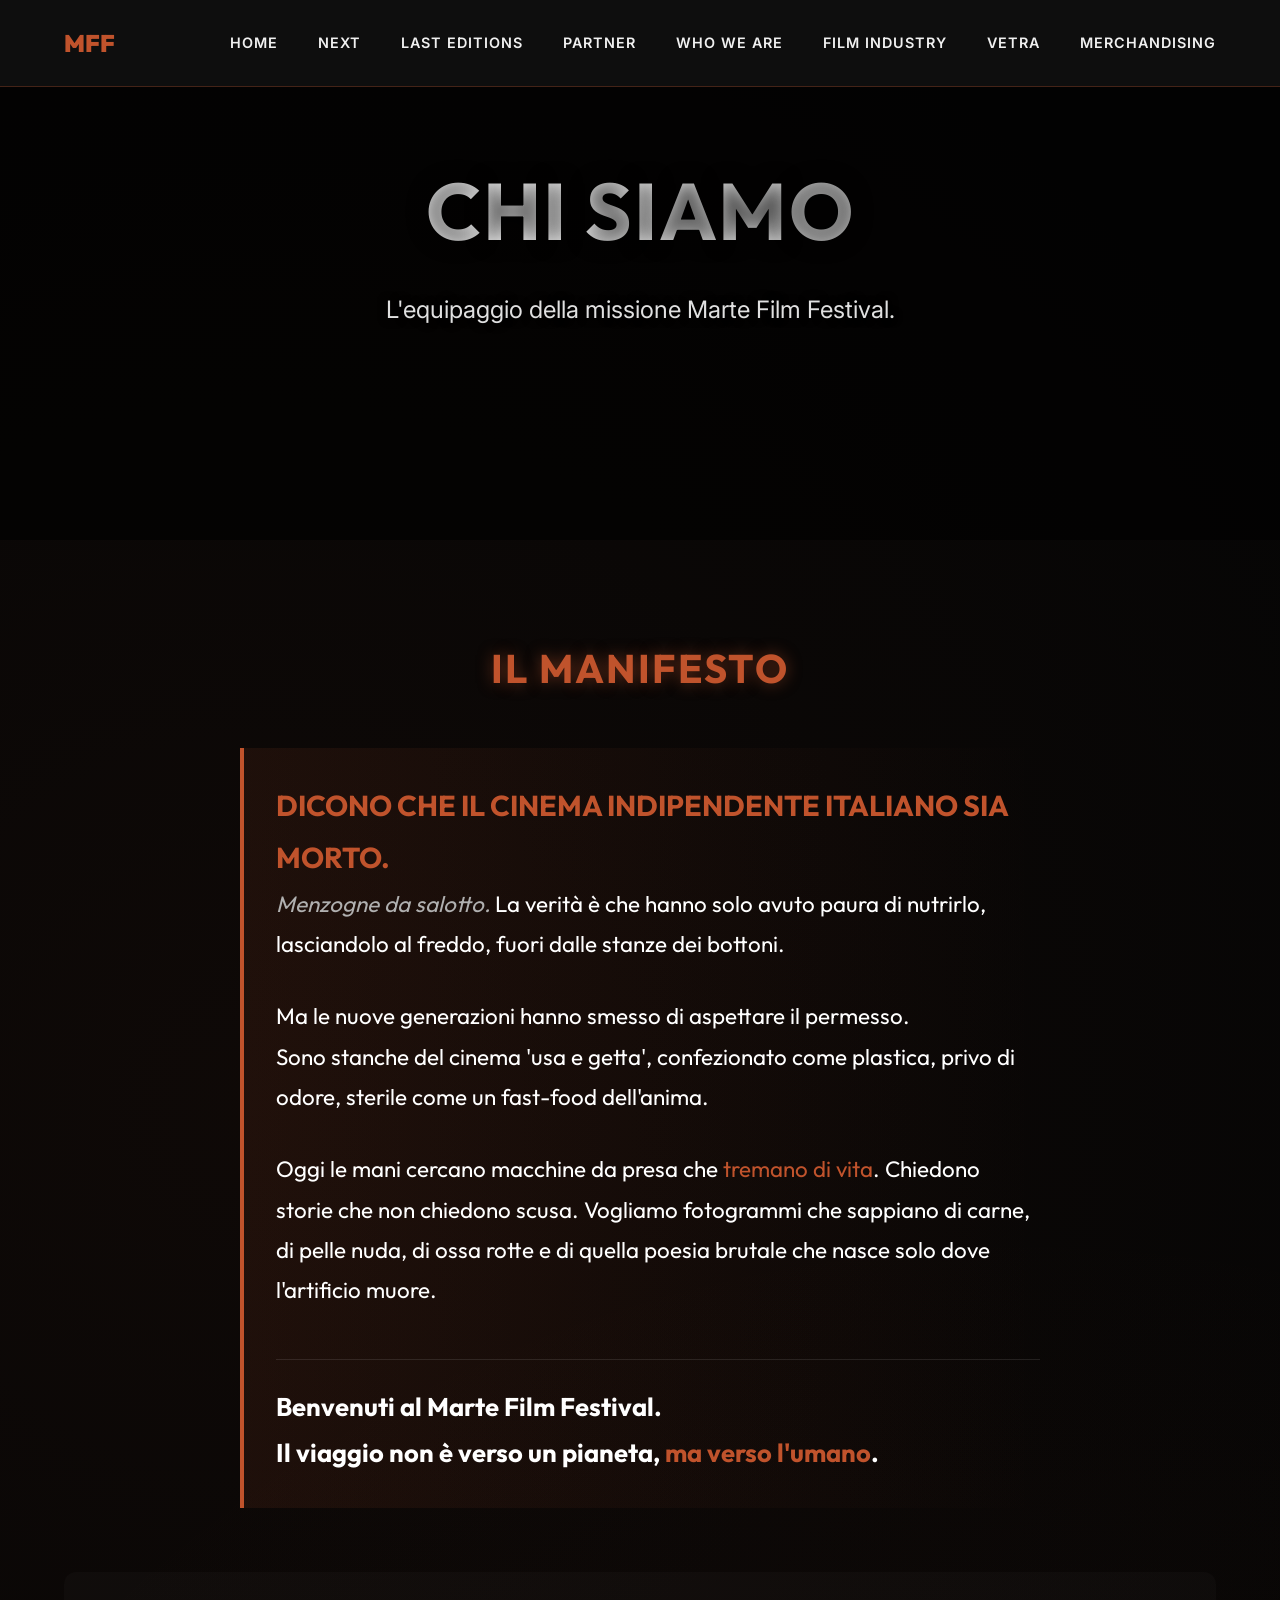
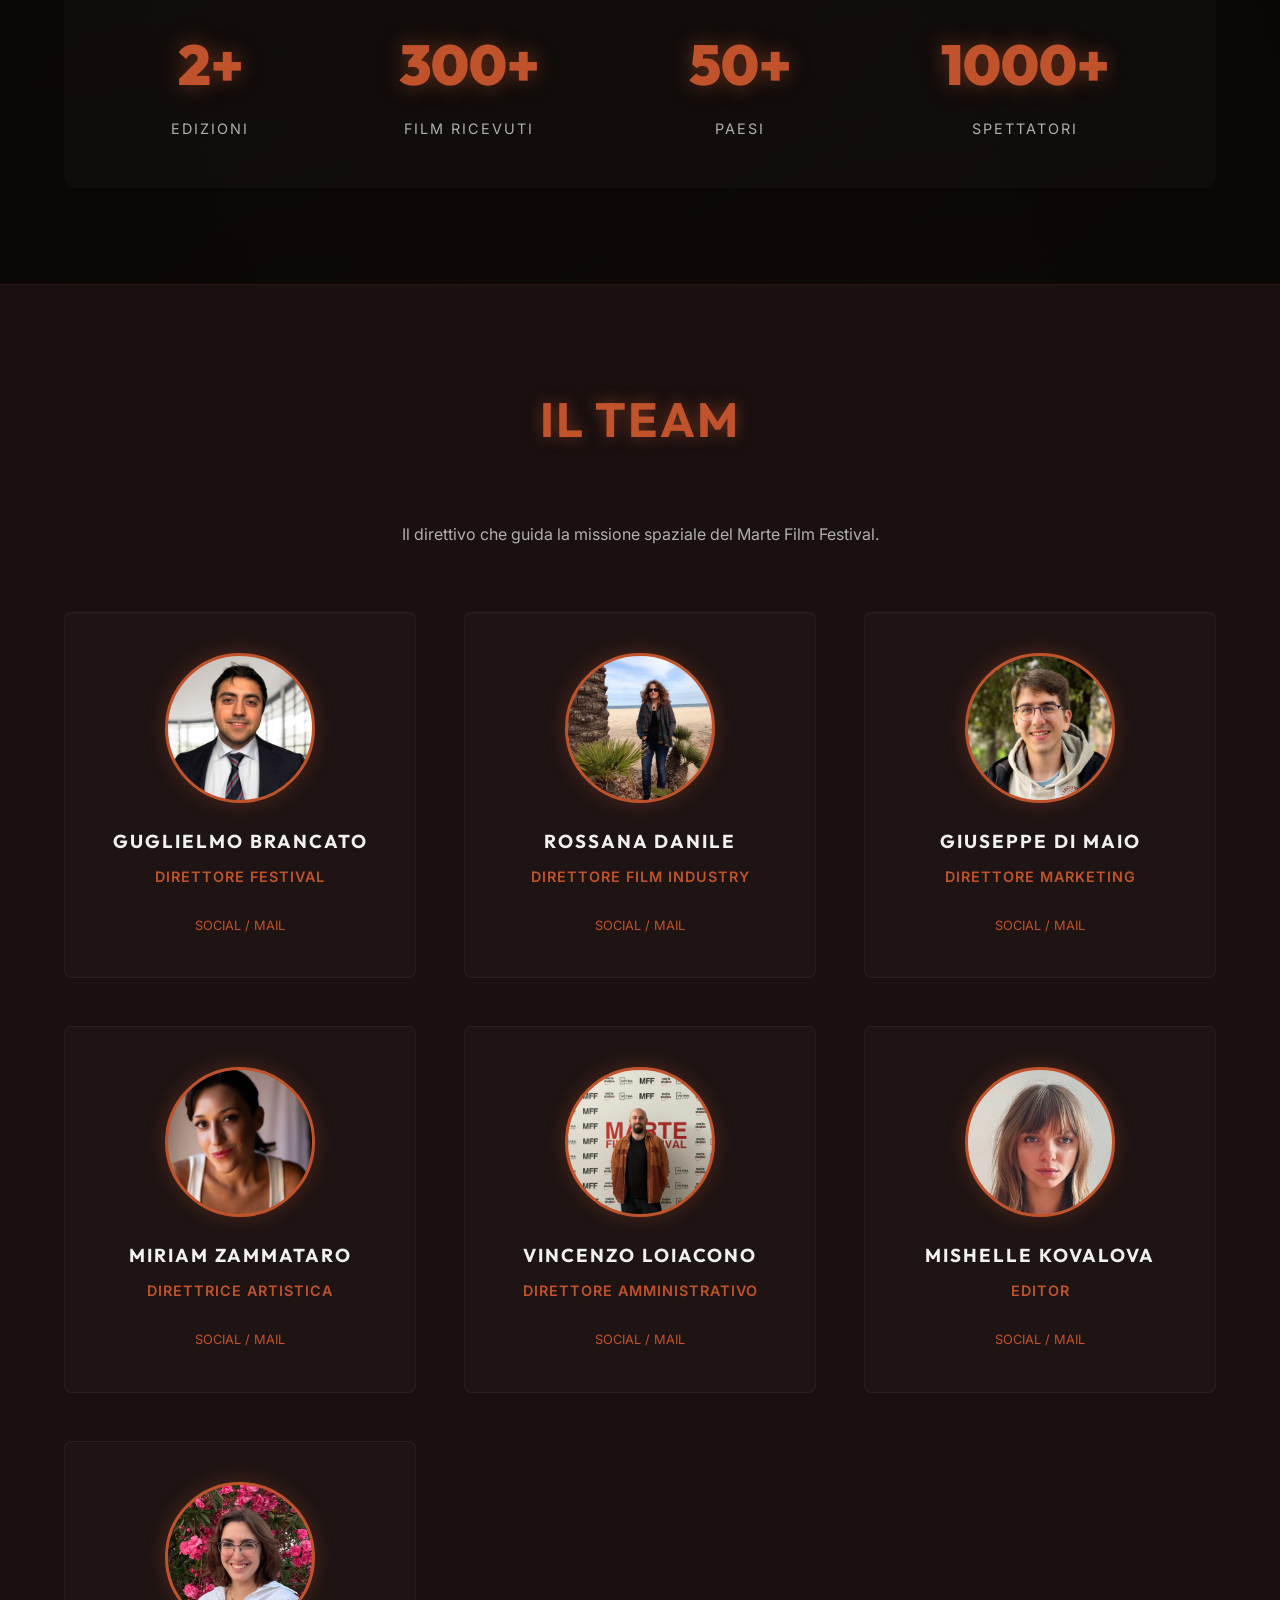
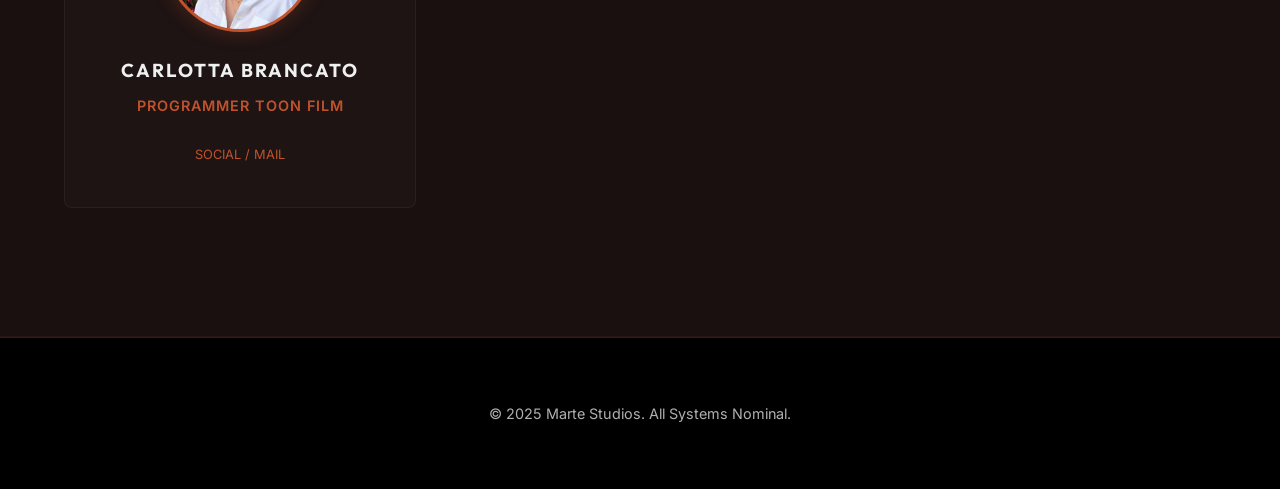
==== commit 0be3c44b: "Update site with new conductors and UI changes" ====
--- a/chi-siamo.html
+++ b/chi-siamo.html
@@ -159,6 +159,9 @@
       <li><a href="legends.html">Last Editions</a></li>
       <li><a href="partner.html">Partner</a></li>
       <li><a href="chi-siamo.html">Who We Are</a></li>
+      <li><a href="film-industry.html">Film Industry</a></li>
+      <li><a href="vetra.html">Vetra</a></li>
+      <li><a href="merchandising.html">Merchandising</a></li>
     </ul>
     <div class="burger">
       <div class="line1"></div>
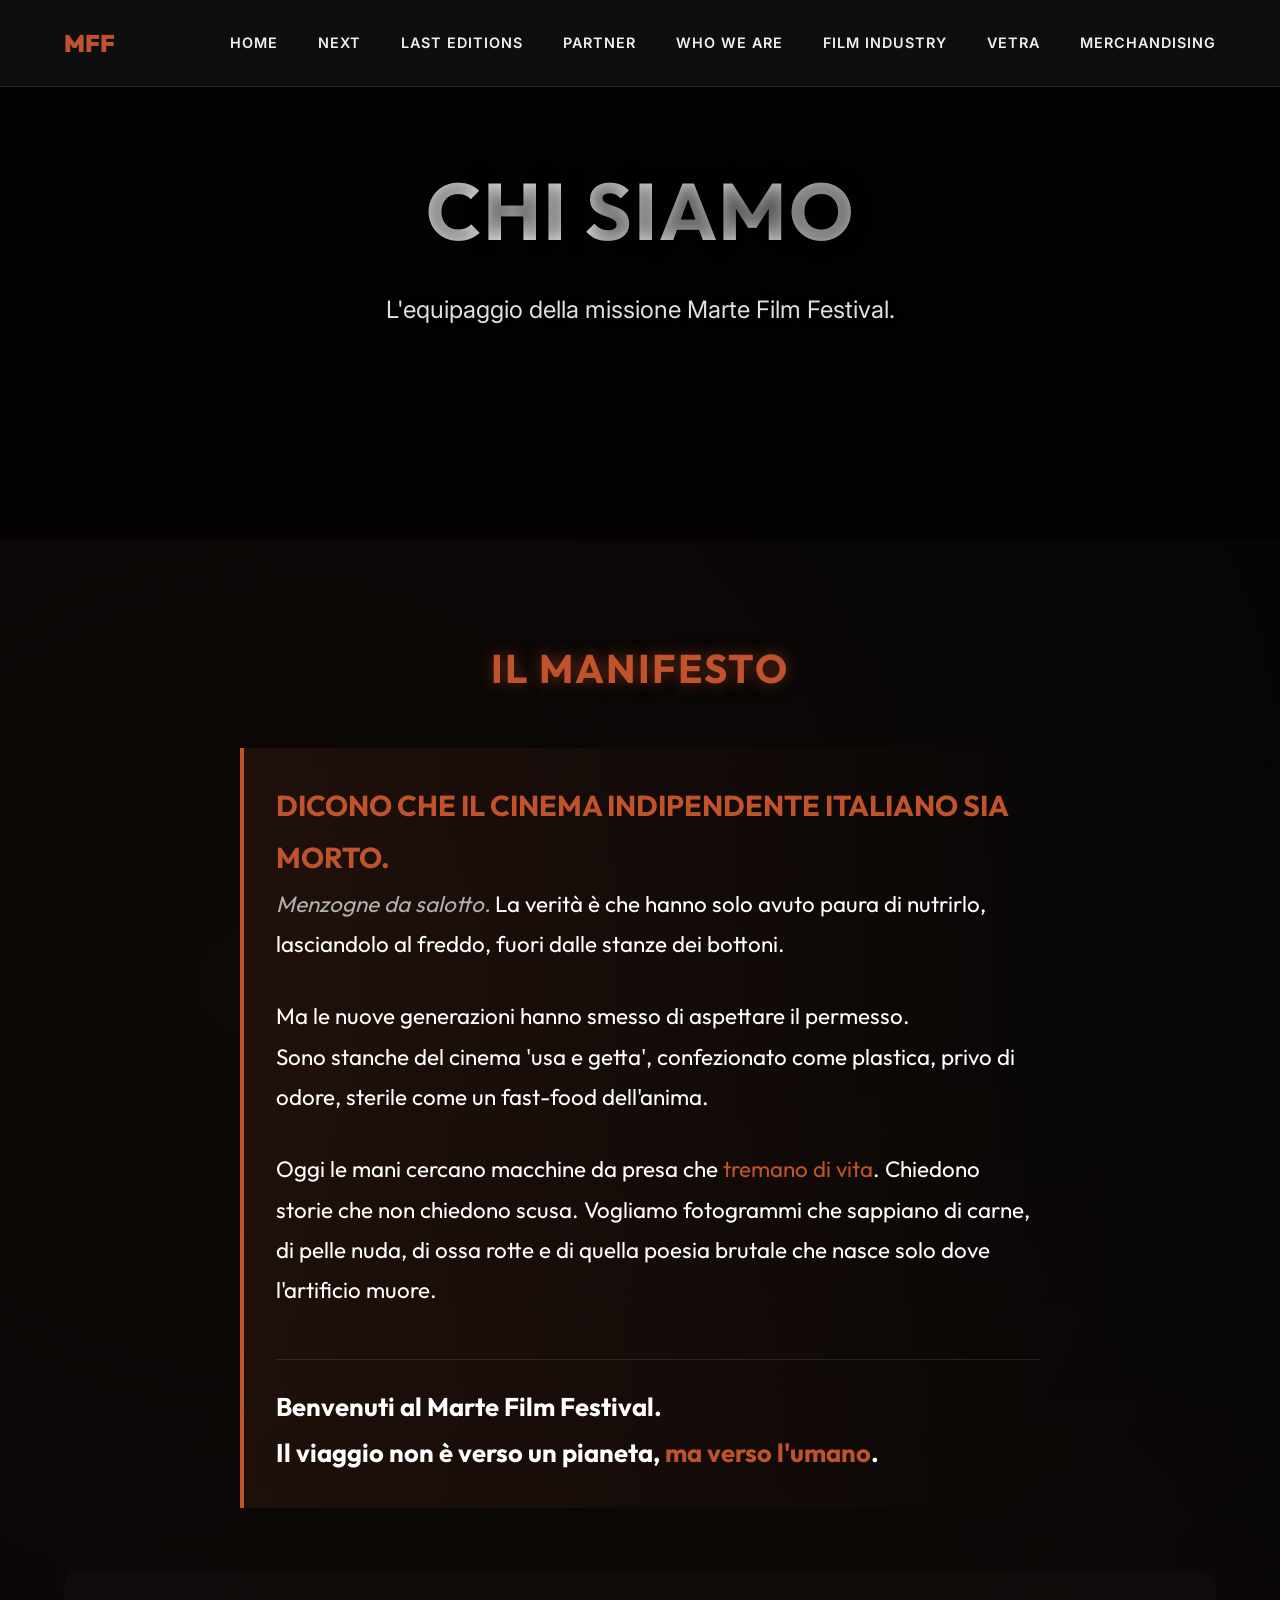
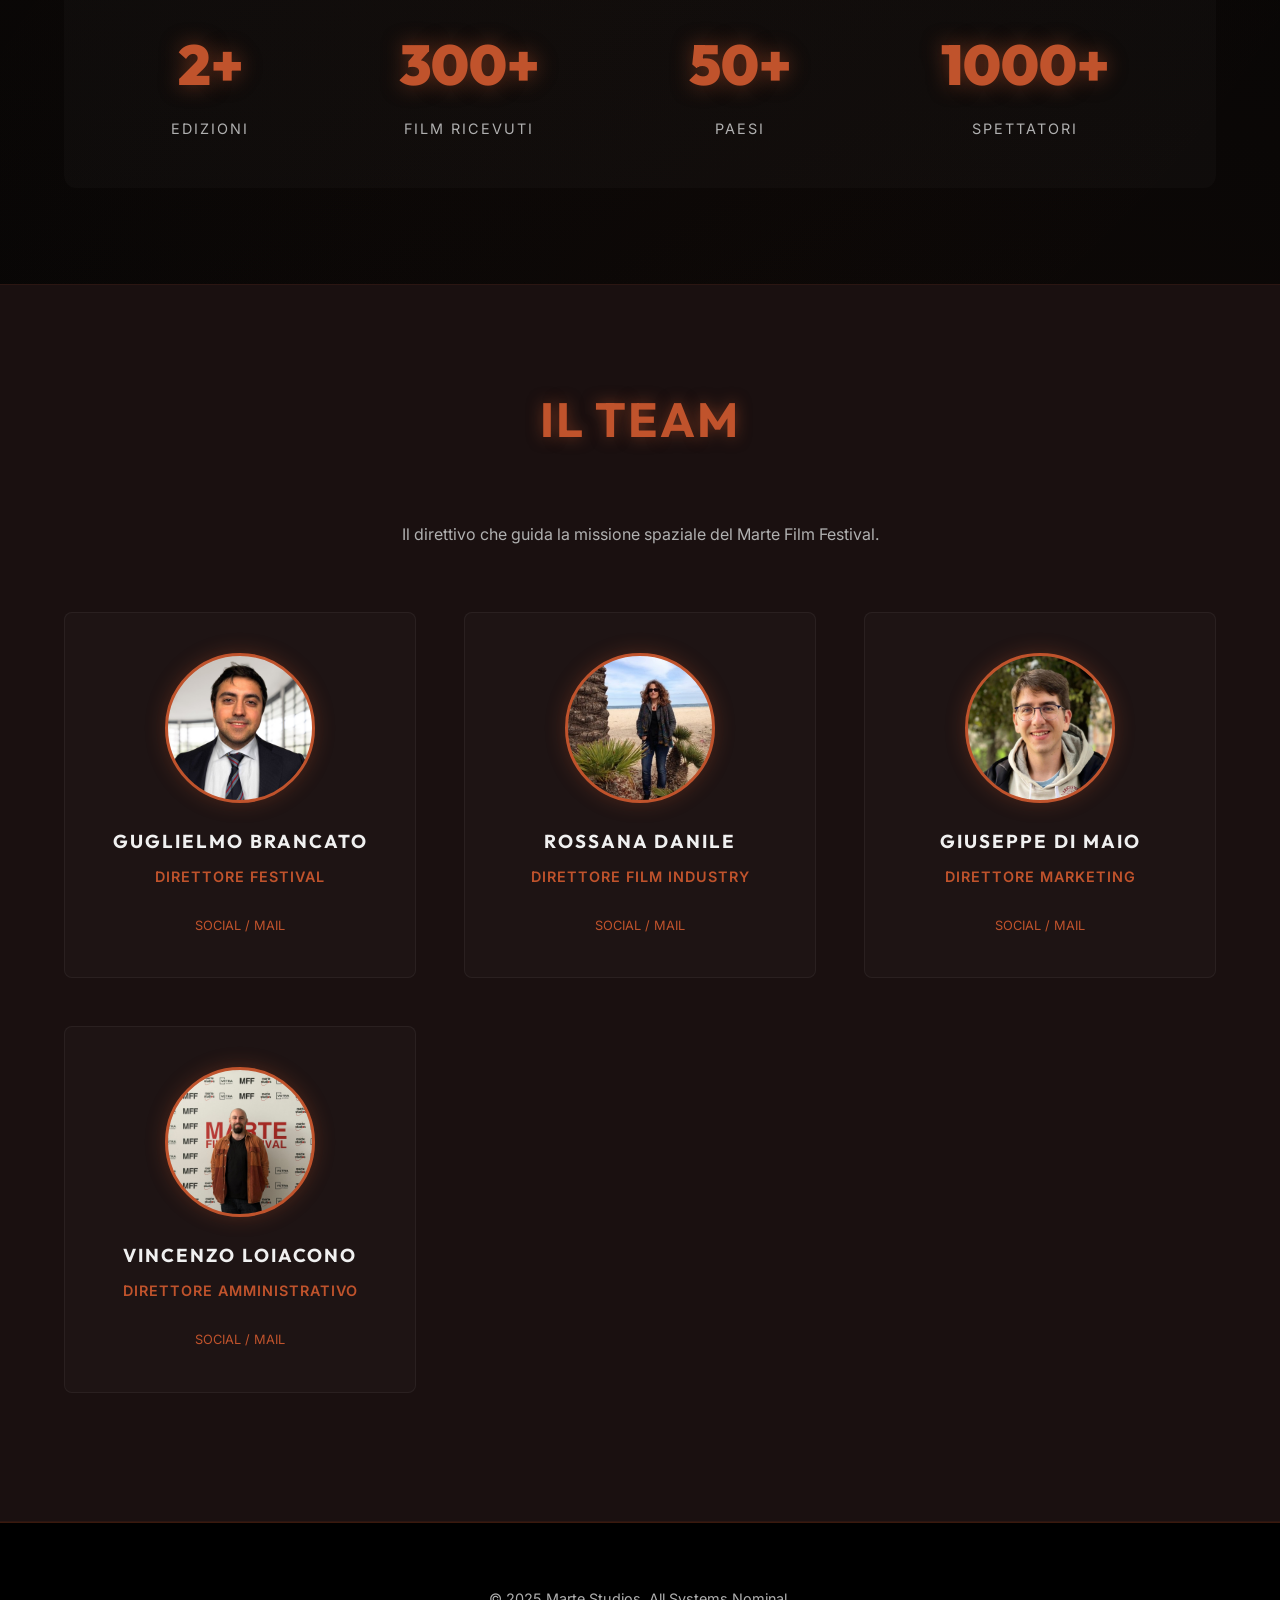
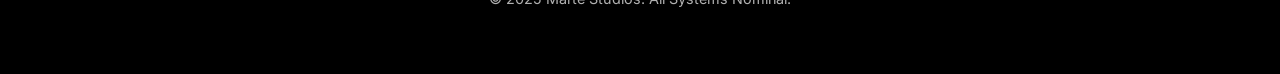
==== commit 92e45582: "Update who we are section team members" ====
--- a/chi-siamo.html
+++ b/chi-siamo.html
@@ -146,6 +146,20 @@
       opacity: 1;
     }
   </style>
+
+  <!-- Open Graph / Social Media Meta Tags -->
+  <meta property="og:type" content="website">
+  <meta property="og:url" content="https://mff.martestudios.com/">
+  <meta property="og:title" content="Marte Film Festival">
+  <meta property="og:description" content="Marte Film Festival - Il cinema che non chiede scusa.">
+  <meta property="og:image" content="https://mff.martestudios.com/intro-logo.png">
+
+  <meta name="twitter:card" content="summary_large_image">
+  <meta name="twitter:url" content="https://mff.martestudios.com/">
+  <meta name="twitter:title" content="Marte Film Festival">
+  <meta name="twitter:description" content="Marte Film Festival - Il cinema che non chiede scusa.">
+  <meta name="twitter:image" content="https://mff.martestudios.com/intro-logo.png">
+
 </head>
 
 <body>
@@ -259,14 +273,7 @@
           </div>
         </div>
 
-        <div class="governance-member">
-          <div class="member-image" style="background-image: url('assets/chi%20siamo/miriam%20zammataro.jpg')"></div>
-          <h3>Miriam Zammataro</h3>
-          <p class="role">Direttrice Artistica</p>
-          <div class="socials" style="margin-top: 1.5rem;">
-            <a href="#" style="color: var(--accent-color); font-size: 0.8rem;">social / mail</a>
-          </div>
-        </div>
+
 
         <div class="governance-member">
           <div class="member-image" style="background-image: url('assets/chi%20siamo/vincenzo%20loiacono.jpeg')"></div>
@@ -277,23 +284,7 @@
           </div>
         </div>
 
-        <div class="governance-member">
-          <div class="member-image" style="background-image: url('assets/chi%20siamo/kovalovas.jpg')"></div>
-          <h3>Mishelle Kovalova</h3>
-          <p class="role">Editor</p>
-          <div class="socials" style="margin-top: 1.5rem;">
-            <a href="#" style="color: var(--accent-color); font-size: 0.8rem;">social / mail</a>
-          </div>
-        </div>
-
-        <div class="governance-member">
-          <div class="member-image" style="background-image: url('assets/chi%20siamo/carlotta%20brancato.jpg')"></div>
-          <h3>Carlotta Brancato</h3>
-          <p class="role">Programmer Toon Film</p>
-          <div class="socials" style="margin-top: 1.5rem;">
-            <a href="#" style="color: var(--accent-color); font-size: 0.8rem;">social / mail</a>
-          </div>
-        </div>
+
       </div>
     </div>
   </section>
